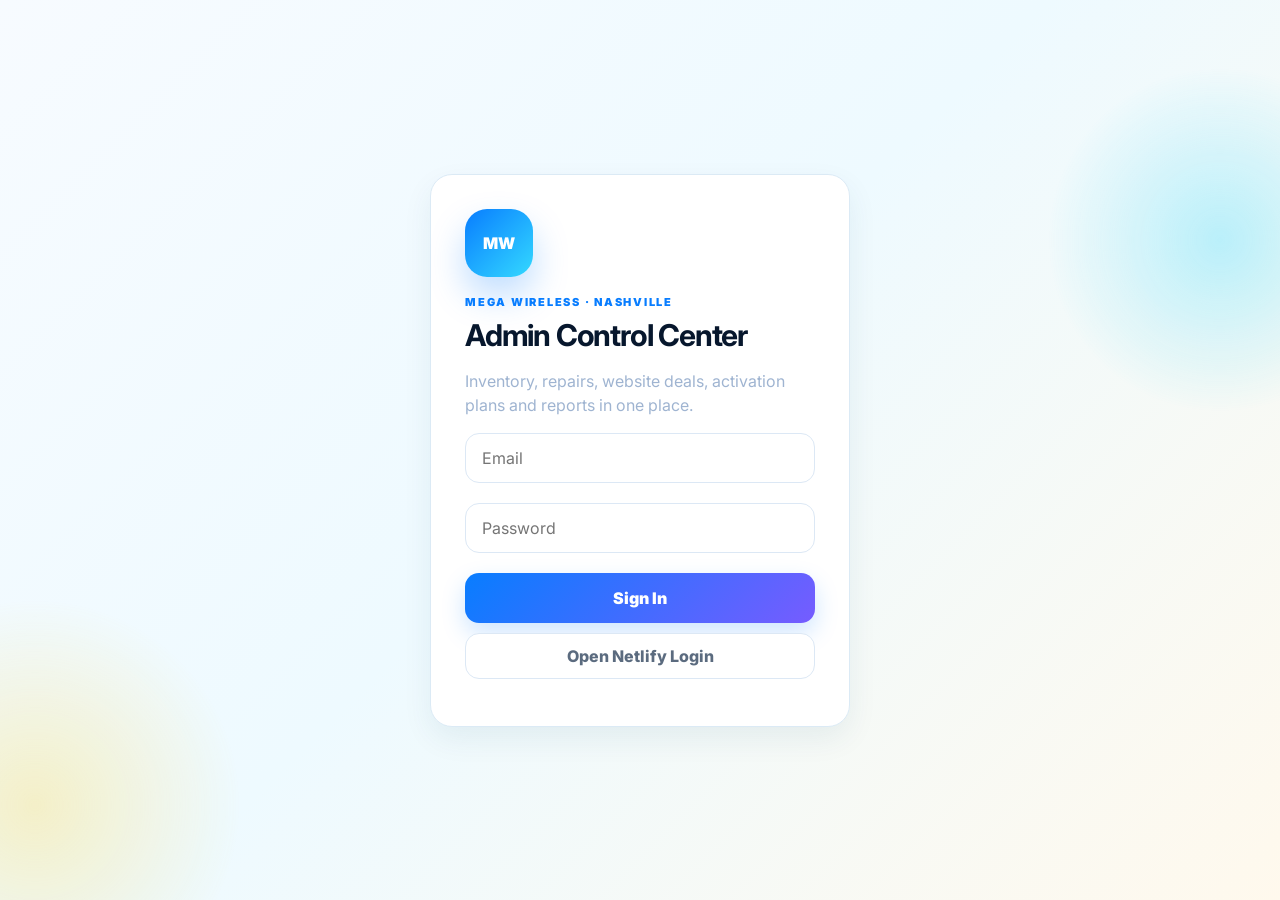
==== admin/index.html @ f9992979 "Add Repairs access to admin control center" ====
<!doctype html><html><head><meta charset="utf-8"><meta name="viewport" content="width=device-width,initial-scale=1"><meta name="theme-color" content="#07172d"><title>Mega Wireless Admin</title><link href="https://fonts.googleapis.com/css2?family=Inter:wght@400;600;700;800;900&display=swap" rel="stylesheet"><link rel="stylesheet" href="../assets/css/app.css"><script src="https://identity.netlify.com/v1/netlify-identity-widget.js"></script></head><body class="admin-body" onload="initAdmin()"><div class="admin-orb orb-a"></div><div class="admin-orb orb-b"></div><div id="login" class="hidden admin-login"><div class="white admin-login-card"><div class="admin-mark">MW</div><div class="admin-kicker">MEGA WIRELESS · NASHVILLE</div><h2>Admin Control Center</h2><p class="muted">Inventory, repairs, website deals, activation plans and reports in one place.</p><input id="adminEmail" class="inp" type="email" placeholder="Email" autocomplete="email"><br><br><input id="adminPass" class="inp" type="password" placeholder="Password" autocomplete="current-password" onkeydown="if(event.key==='Enter')adminLogin()"><br><br><button class="btn blue admin-login-btn" onclick="adminLogin()">Sign In</button><button class="admin-reset" onclick="netlifyIdentity.open('login')">Open Netlify Login</button><p id="loginErr" class="login-error"></p></div></div><div id="admin" class="hidden"><div class="appbar"><div class="admin-brand"><span class="admin-brand-logo">MW</span><div><b>MEGA WIRELESS</b><small>ADMIN CONTROL CENTER</small></div></div><div class="admin-actions"><span class="season-pill">SUMMER 2026</span><a class="pillbtn" href="../repair.html">Repairs</a><a class="pillbtn" href="../index.html">Open POS</a><button class="pillbtn" onclick="adminLogout()">Logout</button></div></div><div class="shell"><aside class="side"><div class="side-title">MANAGE</div><button data-tab="dashboard" onclick="routeAdmin('dashboard')"><span>◫</span> Dashboard</button><button data-tab="products" onclick="routeAdmin('products')"><span>▦</span> Inventory</button><button onclick="location.href='../repair.html'"><span>🛠</span> Repairs</button><button data-tab="deals" onclick="routeAdmin('deals')"><span>✦</span> Website Deals</button><button data-tab="plans" onclick="routeAdmin('plans')"><span>◉</span> Activation Plans</button><button data-tab="reports" onclick="routeAdmin('reports')"><span>↗</span> Reports</button><button data-tab="export" onclick="routeAdmin('export')"><span>⇄</span> Backup / Restore</button><div class="side-note"><b>Mega Wireless</b><small>4717 Nolensville Pike<br>Nashville, TN</small></div></aside><main class="main" id="main"></main></div></div><script src="../assets/js/app.js"></script><script>
function waitForIdentity(){return new Promise(resolve=>{if(!window.netlifyIdentity)return resolve();if(netlifyIdentity.currentUser())return resolve();let finished=false;const done=()=>{if(finished)return;finished=true;resolve()};netlifyIdentity.on('init',done);setTimeout(done,1500)})}
adminLogin=async function(){const err=document.getElementById('loginErr');err.textContent='';const email=document.getElementById('adminEmail').value.trim();const pass=document.getElementById('adminPass').value;if(!email||!pass){err.textContent='Enter email and password';return}if(!window.netlifyIdentity){err.textContent='Netlify Identity is not available';return}try{await netlifyIdentity.login(email,pass,true);sessionStorage.setItem('mw_admin','1');location.hash='dashboard';await initAdmin()}catch(e){console.error(e);err.textContent=e&&e.message?e.message:'Login failed'}};
initAdmin=async function(){await waitForIdentity();const user=window.netlifyIdentity&&netlifyIdentity.currentUser();if(!user){sessionStorage.removeItem('mw_admin');document.getElementById('login').classList.remove('hidden');document.getElementById('admin').classList.add('hidden');return}sessionStorage.setItem('mw_admin','1');document.getElementById('login').classList.add('hidden');document.getElementById('admin').classList.remove('hidden');window.db=await loadSeed();routeAdmin(location.hash?location.hash.slice(1):'dashboard')};
adminLogout=async function(){try{if(window.netlifyIdentity)await netlifyIdentity.logout()}finally{sessionStorage.removeItem('mw_admin');location.hash='';await initAdmin()}};
if(window.netlifyIdentity){netlifyIdentity.on('login',()=>{sessionStorage.setItem('mw_admin','1')});netlifyIdentity.on('logout',()=>{sessionStorage.removeItem('mw_admin')})}
window.addEventListener('hashchange',()=>{const tab=location.hash.slice(1);if(window.netlifyIdentity&&netlifyIdentity.currentUser()&&tab)routeAdmin(tab)});
</script></body></html>
---- assets/css/app.css ----
:root{--bg:#08111f;--panel:#101d31;--panel2:#14253f;--text:#f6f9ff;--muted:#9fb4d1;--blue:#19a7ff;--gold:#f5b942;--red:#ff3b4f;--green:#21d17c;--border:rgba(255,255,255,.12)}
*{box-sizing:border-box}body{margin:0;font-family:Inter,system-ui,Segoe UI,Arial,sans-serif;background:var(--bg);color:var(--text)}a{text-decoration:none;color:inherit}button,input,select,textarea{font:inherit}.wrap{max-width:1180px;margin:auto;padding:0 20px}.top{position:sticky;top:0;z-index:50;background:rgba(8,17,31,.82);backdrop-filter:blur(18px);border-bottom:1px solid var(--border)}.ticker{background:#050b15;color:#fff;border-bottom:1px solid rgba(245,185,66,.35);font-size:13px;white-space:nowrap;overflow:hidden}.ticker span{display:inline-block;padding:8px 0;animation:marquee 24s linear infinite}.ticker b{color:var(--gold);margin:0 22px}@keyframes marquee{from{transform:translateX(0)}to{transform:translateX(-50%)}}.nav{height:74px;display:flex;align-items:center;justify-content:space-between;gap:20px}.brand{display:flex;align-items:center;gap:12px;font-weight:900;letter-spacing:.08em}.logo{width:48px;height:48px;border-radius:14px;background:linear-gradient(135deg,var(--blue),#163cff);display:grid;place-items:center;font-size:26px;box-shadow:0 0 30px rgba(25,167,255,.45)}.brand small{display:block;color:var(--muted);font-size:10px;letter-spacing:.2em}.navlinks{display:flex;gap:18px;color:#d7e5fb;font-weight:700;font-size:14px}.navlinks a:hover{color:var(--gold)}.lang{display:flex;gap:6px}.lang button,.pillbtn{border:1px solid var(--border);background:rgba(255,255,255,.07);color:#fff;border-radius:999px;padding:8px 12px;cursor:pointer}.lang button.active,.pillbtn.primary{background:linear-gradient(135deg,var(--blue),#2662ff);border-color:transparent}.hero{position:relative;min-height:760px;display:grid;align-items:center;overflow:hidden;background:radial-gradient(circle at 70% 25%,rgba(25,167,255,.28),transparent 35%),radial-gradient(circle at 15% 75%,rgba(245,185,66,.18),transparent 35%),linear-gradient(145deg,#07101d,#0b1b31)}.hero:before{content:"";position:absolute;inset:0;background-image:linear-gradient(rgba(255,255,255,.035) 1px,transparent 1px),linear-gradient(90deg,rgba(255,255,255,.035) 1px,transparent 1px);background-size:48px 48px;mask-image:radial-gradient(circle,#000 35%,transparent 80%)}.hero .wrap{position:relative;display:grid;grid-template-columns:1.05fr .95fr;gap:34px;align-items:center}.eyebrow{color:#7dd6ff;font-weight:900;text-transform:uppercase;letter-spacing:.16em;font-size:13px}.h1{font-size:76px;line-height:.92;margin:14px 0;font-weight:1000;letter-spacing:-.07em}.h1 span{color:var(--blue);text-shadow:0 0 25px rgba(25,167,255,.6)}.lead{font-size:19px;color:#d5e5fb;max-width:600px;line-height:1.55}.cta{display:flex;flex-wrap:wrap;gap:12px;margin-top:28px}.btn{border:0;border-radius:14px;padding:15px 20px;font-weight:900;cursor:pointer;display:inline-flex;align-items:center;gap:10px}.btn.blue{background:linear-gradient(135deg,var(--blue),#245dff);color:#fff;box-shadow:0 12px 35px rgba(25,167,255,.25)}.btn.gold{background:linear-gradient(135deg,var(--gold),#ff7c24);color:#111}.btn.ghost{background:rgba(255,255,255,.06);border:1px solid var(--border);color:#fff}.badges{display:flex;flex-wrap:wrap;gap:12px;margin-top:25px;color:#dbe7f7;font-weight:800}.hero-card{position:relative;border:1px solid rgba(255,255,255,.16);background:linear-gradient(145deg,rgba(255,255,255,.10),rgba(255,255,255,.03));border-radius:34px;padding:24px;box-shadow:0 30px 90px rgba(0,0,0,.45);overflow:hidden}.owner{width:100%;border-radius:28px;display:block}.stamp{position:absolute;right:34px;top:34px;background:linear-gradient(135deg,var(--gold),#ff7c24);color:#08111f;font-weight:1000;border-radius:999px;width:100px;height:100px;display:grid;place-items:center;text-align:center;box-shadow:0 15px 35px rgba(245,185,66,.28)}.phonefx{position:absolute;left:-24px;bottom:18px;width:160px;transform:rotate(-10deg);filter:drop-shadow(0 18px 22px rgba(0,0,0,.45));animation:float 4s ease-in-out infinite}@keyframes float{50%{transform:rotate(-7deg) translateY(-16px)}}section{padding:82px 0}.section-title{text-align:center;margin-bottom:34px}.section-title b{color:var(--blue);letter-spacing:.14em;font-size:12px;text-transform:uppercase}.section-title h2{font-size:44px;margin:8px 0 0;letter-spacing:-.04em}.grid{display:grid;gap:18px}.services{grid-template-columns:repeat(4,1fr)}.card{background:linear-gradient(145deg,rgba(255,255,255,.08),rgba(255,255,255,.035));border:1px solid var(--border);border-radius:22px;padding:22px;box-shadow:0 18px 45px rgba(0,0,0,.22)}.card:hover{border-color:rgba(25,167,255,.5);transform:translateY(-2px)}.icon{font-size:34px;margin-bottom:10px}.muted{color:var(--muted);line-height:1.5}.deals{grid-template-columns:repeat(3,1fr)}.deal .price{font-size:36px;color:var(--gold);font-weight:1000}.deal .tag{display:inline-block;padding:6px 10px;border-radius:999px;background:rgba(25,167,255,.14);color:#9ee0ff;font-size:12px;font-weight:900}.plans{grid-template-columns:repeat(4,1fr)}.plan .price{font-size:38px;font-weight:1000}.gallery{grid-template-columns:1.2fr 1fr 1fr}.gallery img{width:100%;height:260px;object-fit:cover;border-radius:22px;border:1px solid var(--border)}.gallery img:first-child{grid-row:span 2;height:538px}.rewards{grid-template-columns:1fr 1fr}.hours{width:100%;border-collapse:collapse}.hours td{padding:12px;border-bottom:1px solid var(--border)}.hours td:last-child{text-align:right;color:var(--gold);font-weight:900}.float-actions{position:fixed;right:18px;bottom:18px;z-index:80;display:flex;flex-direction:column;gap:10px}.float-actions a{background:linear-gradient(135deg,var(--blue),#245dff);color:#fff;padding:13px 16px;border-radius:999px;font-weight:900;box-shadow:0 14px 35px rgba(0,0,0,.35)}footer{padding:40px 0;background:#050b15;border-top:1px solid var(--border);color:var(--muted)}[dir=rtl] .hours td:last-child{text-align:left}[dir=rtl] .hero .wrap{direction:rtl}.admin-body,.pos-body{background:#f4f7fb;color:#0d1726}.appbar{height:64px;background:#0b1728;color:#fff;display:flex;align-items:center;justify-content:space-between;padding:0 18px}.shell{display:grid;grid-template-columns:250px 1fr;min-height:calc(100vh - 64px)}.side{background:#0d1d33;color:#b9cbe2;padding:18px}.side button{display:block;width:100%;text-align:left;margin:6px 0;padding:12px;border:0;border-radius:12px;background:transparent;color:#dbe8f7;cursor:pointer;font-weight:800}.side button.on,.side button:hover{background:#163152;color:#fff}.main{padding:20px;overflow:auto}.white{background:#fff;border:1px solid #dfe7f1;border-radius:18px;padding:18px;box-shadow:0 8px 25px rgba(15,30,50,.05)}.formgrid{display:grid;grid-template-columns:repeat(4,1fr);gap:10px}.inp{width:100%;padding:12px;border:1px solid #dfe7f1;border-radius:12px;background:#fff}.table{width:100%;border-collapse:collapse;background:#fff}.table th,.table td{padding:12px;border-bottom:1px solid #edf2f7;text-align:left;font-size:14px}.table th{color:#64748b;background:#f8fafc}.kpis{display:grid;grid-template-columns:repeat(4,1fr);gap:14px;margin-bottom:16px}.kpi{background:#fff;border:1px solid #dfe7f1;border-radius:18px;padding:18px}.kpi b{display:block;font-size:28px}.posgrid{display:grid;grid-template-columns:1fr 360px;gap:16px}.productgrid{display:grid;grid-template-columns:repeat(auto-fill,minmax(155px,1fr));gap:10px}.prod{background:#fff;border:1px solid #dfe7f1;border-radius:15px;padding:12px;cursor:pointer}.prod b{display:block;min-height:40px}.cart{background:#fff;border-radius:18px;border:1px solid #dfe7f1;padding:16px}.hidden{display:none!important}@media(max-width:900px){.hero .wrap,.rewards,.posgrid,.shell{grid-template-columns:1fr}.h1{font-size:48px}.services,.deals,.plans,.gallery{grid-template-columns:1fr}.gallery img,.gallery img:first-child{height:260px}.navlinks{display:none}.formgrid,.kpis{grid-template-columns:1fr}.side{display:flex;overflow:auto}.side button{min-width:140px}}

/* SUMMER ADMIN REFRESH 2026 */
.admin-body{--summer-blue:#087dff;--summer-cyan:#34d9ff;--summer-coral:#ff6b6b;--summer-yellow:#ffd84a;--summer-ink:#07172d;background:linear-gradient(135deg,#f7fbff 0%,#eefaff 48%,#fff9ed 100%);min-height:100vh;position:relative;overflow-x:hidden}.admin-orb{position:fixed;border-radius:50%;filter:blur(2px);pointer-events:none;opacity:.3;z-index:0}.orb-a{width:360px;height:360px;right:-120px;top:60px;background:radial-gradient(circle,#34d9ff,transparent 68%)}.orb-b{width:430px;height:430px;left:-180px;bottom:-120px;background:radial-gradient(circle,#ffd84a,transparent 68%)}#admin,#login{position:relative;z-index:1}.admin-login{min-height:100vh;display:grid;place-items:center;padding:24px}.admin-login-card{width:420px;max-width:calc(100vw - 32px);padding:34px!important;border-radius:28px!important;border:1px solid rgba(8,125,255,.12)!important;box-shadow:0 28px 80px rgba(5,54,105,.16)!important}.admin-mark{width:68px;height:68px;border-radius:22px;display:grid;place-items:center;margin-bottom:18px;background:linear-gradient(135deg,var(--summer-blue),var(--summer-cyan));color:#fff;font-weight:900;box-shadow:0 18px 35px rgba(8,125,255,.25)}.admin-kicker{font-size:11px;font-weight:900;letter-spacing:.16em;color:var(--summer-blue);margin-bottom:8px}.admin-login-card h2{font-size:30px;margin:0 0 8px;color:var(--summer-ink);letter-spacing:-.04em}.admin-login-card .inp{padding:14px 16px;border-radius:14px;border:1.5px solid #dce8f5}.admin-login-card .inp:focus{outline:none;border-color:var(--summer-blue);box-shadow:0 0 0 4px rgba(8,125,255,.09)}.admin-login-btn{width:100%;justify-content:center;border-radius:14px!important;background:linear-gradient(135deg,var(--summer-blue),#765cff)!important}.admin-reset{width:100%;margin-top:10px;padding:12px;border-radius:14px;border:1px solid #dce8f5;background:#fff;color:#5b6b7f;font-weight:800;cursor:pointer}.login-error{color:#e53935;font-weight:700;font-size:13px}.appbar{height:78px;padding:0 24px;background:linear-gradient(105deg,#06162d,#0b2d59 55%,#075f8e);box-shadow:0 12px 32px rgba(4,29,59,.16)}.admin-brand{display:flex;align-items:center;gap:12px}.admin-brand-logo{width:44px;height:44px;border-radius:15px;display:grid;place-items:center;background:linear-gradient(135deg,var(--summer-yellow),#ff9f43);color:#172033;font-weight:900}.admin-brand b{font-size:16px;letter-spacing:.06em}.admin-brand small{display:block;font-size:9px;letter-spacing:.15em;color:#a9dfff;margin-top:3px}.admin-actions{display:flex;align-items:center;gap:8px}.season-pill{font-size:10px;font-weight:900;letter-spacing:.08em;padding:8px 11px;border-radius:999px;color:#162239;background:linear-gradient(135deg,var(--summer-yellow),#ffac4b)}.shell{grid-template-columns:260px 1fr;min-height:calc(100vh - 78px)}.side{padding:22px 16px;background:linear-gradient(180deg,#07182f,#0a2342);box-shadow:8px 0 25px rgba(9,36,69,.08);position:relative}.side-title{padding:4px 12px 10px;color:#6fa9d3;font-size:10px;font-weight:900;letter-spacing:.16em}.side button{display:flex;align-items:center;gap:10px;margin:5px 0;padding:13px 14px;border-radius:14px;color:#cfe6f7;transition:.2s}.side button span{width:22px;text-align:center;color:#58dfff}.side button.on,.side button:hover{background:linear-gradient(135deg,rgba(8,125,255,.3),rgba(52,217,255,.16));box-shadow:inset 0 0 0 1px rgba(91,218,255,.18);transform:translateX(2px)}.side-note{position:absolute;left:18px;right:18px;bottom:20px;padding:15px;border-radius:17px;background:linear-gradient(135deg,rgba(255,216,74,.15),rgba(52,217,255,.1));border:1px solid rgba(255,255,255,.08);color:#fff}.side-note small{display:block;color:#a8c6df;line-height:1.5;margin-top:5px}.main{padding:26px;background:linear-gradient(135deg,rgba(244,251,255,.94),rgba(255,250,239,.93))}.white,.kpi,.cart,.prod,.table{border-color:#dbeaf5!important;box-shadow:0 12px 30px rgba(21,64,100,.07)!important}.white,.kpi,.cart{border-radius:22px!important}.kpi{position:relative;overflow:hidden}.kpi:before{content:"";position:absolute;inset:0 auto 0 0;width:5px;background:linear-gradient(var(--summer-blue),var(--summer-cyan))}.kpi:nth-child(2):before{background:linear-gradient(var(--summer-coral),#ff9f69)}.kpi:nth-child(3):before{background:linear-gradient(#7b61ff,#b66dff)}.kpi:nth-child(4):before{background:linear-gradient(#12c77c,var(--summer-cyan))}.kpi b{color:#09213d}.table{border-radius:18px;overflow:hidden}.table th{background:#f0f8ff;color:#50708c}.table tr:hover td{background:#fbfdff}.btn.blue{background:linear-gradient(135deg,var(--summer-blue),#665bff);box-shadow:0 10px 24px rgba(8,125,255,.2)}.pillbtn{border-color:rgba(255,255,255,.18);background:rgba(255,255,255,.1)}@media(max-width:900px){.appbar{height:auto;min-height:78px;padding:12px 14px;gap:12px;flex-wrap:wrap}.admin-actions{width:100%;overflow:auto}.season-pill{display:none}.shell{grid-template-columns:1fr}.side{display:flex;overflow:auto;padding:10px}.side-title,.side-note{display:none}.side button{min-width:150px}.main{padding:14px}}
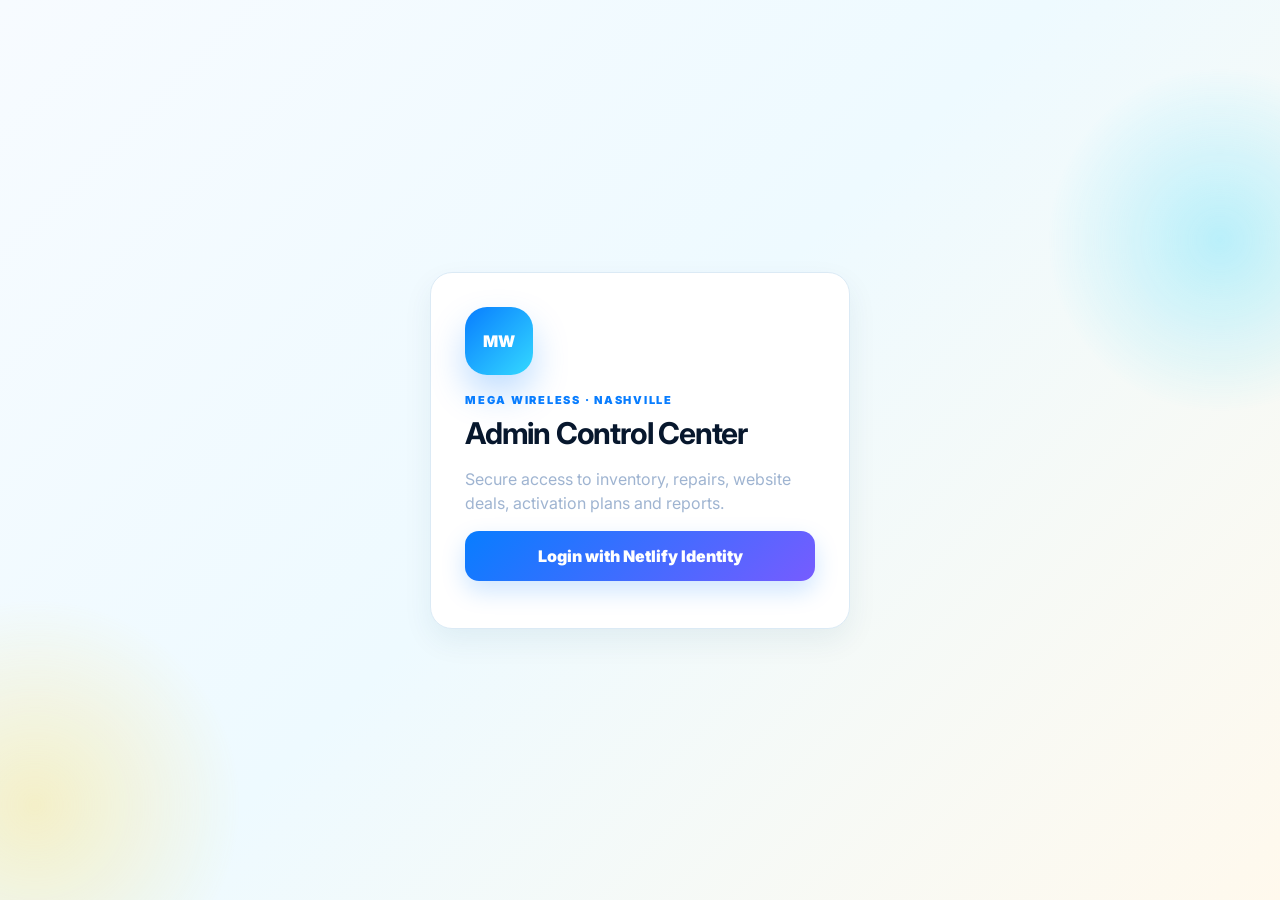
==== commit 417c630d: "Fix blank Admin POS login and make Identity boot resilient" ====
--- a/admin/index.html
+++ b/admin/index.html
@@ -1,8 +1,115 @@
-<!doctype html><html><head><meta charset="utf-8"><meta name="viewport" content="width=device-width,initial-scale=1"><meta name="theme-color" content="#07172d"><title>Mega Wireless Admin</title><link href="https://fonts.googleapis.com/css2?family=Inter:wght@400;600;700;800;900&display=swap" rel="stylesheet"><link rel="stylesheet" href="../assets/css/app.css"><script src="https://identity.netlify.com/v1/netlify-identity-widget.js"></script></head><body class="admin-body" onload="initAdmin()"><div class="admin-orb orb-a"></div><div class="admin-orb orb-b"></div><div id="login" class="hidden admin-login"><div class="white admin-login-card"><div class="admin-mark">MW</div><div class="admin-kicker">MEGA WIRELESS · NASHVILLE</div><h2>Admin Control Center</h2><p class="muted">Inventory, repairs, website deals, activation plans and reports in one place.</p><input id="adminEmail" class="inp" type="email" placeholder="Email" autocomplete="email"><br><br><input id="adminPass" class="inp" type="password" placeholder="Password" autocomplete="current-password" onkeydown="if(event.key==='Enter')adminLogin()"><br><br><button class="btn blue admin-login-btn" onclick="adminLogin()">Sign In</button><button class="admin-reset" onclick="netlifyIdentity.open('login')">Open Netlify Login</button><p id="loginErr" class="login-error"></p></div></div><div id="admin" class="hidden"><div class="appbar"><div class="admin-brand"><span class="admin-brand-logo">MW</span><div><b>MEGA WIRELESS</b><small>ADMIN CONTROL CENTER</small></div></div><div class="admin-actions"><span class="season-pill">SUMMER 2026</span><a class="pillbtn" href="../repair.html">Repairs</a><a class="pillbtn" href="../index.html">Open POS</a><button class="pillbtn" onclick="adminLogout()">Logout</button></div></div><div class="shell"><aside class="side"><div class="side-title">MANAGE</div><button data-tab="dashboard" onclick="routeAdmin('dashboard')"><span>◫</span> Dashboard</button><button data-tab="products" onclick="routeAdmin('products')"><span>▦</span> Inventory</button><button onclick="location.href='../repair.html'"><span>🛠</span> Repairs</button><button data-tab="deals" onclick="routeAdmin('deals')"><span>✦</span> Website Deals</button><button data-tab="plans" onclick="routeAdmin('plans')"><span>◉</span> Activation Plans</button><button data-tab="reports" onclick="routeAdmin('reports')"><span>↗</span> Reports</button><button data-tab="export" onclick="routeAdmin('export')"><span>⇄</span> Backup / Restore</button><div class="side-note"><b>Mega Wireless</b><small>4717 Nolensville Pike<br>Nashville, TN</small></div></aside><main class="main" id="main"></main></div></div><script src="../assets/js/app.js"></script><script>
-function waitForIdentity(){return new Promise(resolve=>{if(!window.netlifyIdentity)return resolve();if(netlifyIdentity.currentUser())return resolve();let finished=false;const done=()=>{if(finished)return;finished=true;resolve()};netlifyIdentity.on('init',done);setTimeout(done,1500)})}
-adminLogin=async function(){const err=document.getElementById('loginErr');err.textContent='';const email=document.getElementById('adminEmail').value.trim();const pass=document.getElementById('adminPass').value;if(!email||!pass){err.textContent='Enter email and password';return}if(!window.netlifyIdentity){err.textContent='Netlify Identity is not available';return}try{await netlifyIdentity.login(email,pass,true);sessionStorage.setItem('mw_admin','1');location.hash='dashboard';await initAdmin()}catch(e){console.error(e);err.textContent=e&&e.message?e.message:'Login failed'}};
-initAdmin=async function(){await waitForIdentity();const user=window.netlifyIdentity&&netlifyIdentity.currentUser();if(!user){sessionStorage.removeItem('mw_admin');document.getElementById('login').classList.remove('hidden');document.getElementById('admin').classList.add('hidden');return}sessionStorage.setItem('mw_admin','1');document.getElementById('login').classList.add('hidden');document.getElementById('admin').classList.remove('hidden');window.db=await loadSeed();routeAdmin(location.hash?location.hash.slice(1):'dashboard')};
-adminLogout=async function(){try{if(window.netlifyIdentity)await netlifyIdentity.logout()}finally{sessionStorage.removeItem('mw_admin');location.hash='';await initAdmin()}};
-if(window.netlifyIdentity){netlifyIdentity.on('login',()=>{sessionStorage.setItem('mw_admin','1')});netlifyIdentity.on('logout',()=>{sessionStorage.removeItem('mw_admin')})}
-window.addEventListener('hashchange',()=>{const tab=location.hash.slice(1);if(window.netlifyIdentity&&netlifyIdentity.currentUser()&&tab)routeAdmin(tab)});
-</script></body></html>+<!doctype html>
+<html>
+<head>
+  <meta charset="utf-8">
+  <meta name="viewport" content="width=device-width,initial-scale=1">
+  <meta name="theme-color" content="#07172d">
+  <meta name="robots" content="noindex,nofollow">
+  <title>Mega Wireless Admin</title>
+  <link href="https://fonts.googleapis.com/css2?family=Inter:wght@400;600;700;800;900&display=swap" rel="stylesheet">
+  <link rel="stylesheet" href="../assets/css/app.css">
+  <script src="https://identity.netlify.com/v1/netlify-identity-widget.js"></script>
+</head>
+<body class="admin-body">
+  <div class="admin-orb orb-a"></div>
+  <div class="admin-orb orb-b"></div>
+
+  <div id="login" class="admin-login">
+    <div class="white admin-login-card">
+      <div class="admin-mark">MW</div>
+      <div class="admin-kicker">MEGA WIRELESS · NASHVILLE</div>
+      <h2>Admin Control Center</h2>
+      <p class="muted">Secure access to inventory, repairs, website deals, activation plans and reports.</p>
+      <button class="btn blue admin-login-btn" onclick="openAdminLogin()">Login with Netlify Identity</button>
+      <p id="loginErr" class="login-error"></p>
+    </div>
+  </div>
+
+  <div id="admin" class="hidden">
+    <div class="appbar">
+      <div class="admin-brand">
+        <span class="admin-brand-logo">MW</span>
+        <div><b>MEGA WIRELESS</b><small>ADMIN CONTROL CENTER</small></div>
+      </div>
+      <div class="admin-actions">
+        <span class="season-pill">SUMMER 2026</span>
+        <a class="pillbtn" href="../repair.html">Repairs</a>
+        <a class="pillbtn" href="../index.html">Open POS</a>
+        <button class="pillbtn" onclick="adminLogout()">Logout</button>
+      </div>
+    </div>
+    <div class="shell">
+      <aside class="side">
+        <div class="side-title">MANAGE</div>
+        <button data-tab="dashboard" onclick="routeAdmin('dashboard')"><span>◫</span> Dashboard</button>
+        <button data-tab="products" onclick="routeAdmin('products')"><span>▦</span> Inventory</button>
+        <button onclick="location.href='../repair.html'"><span>🛠</span> Repairs</button>
+        <button data-tab="deals" onclick="routeAdmin('deals')"><span>✦</span> Website Deals</button>
+        <button data-tab="plans" onclick="routeAdmin('plans')"><span>◉</span> Activation Plans</button>
+        <button data-tab="reports" onclick="routeAdmin('reports')"><span>↗</span> Reports</button>
+        <button data-tab="export" onclick="routeAdmin('export')"><span>⇄</span> Backup / Restore</button>
+        <div class="side-note"><b>Mega Wireless</b><small>4717 Nolensville Pike<br>Nashville, TN</small></div>
+      </aside>
+      <main class="main" id="main"></main>
+    </div>
+  </div>
+
+  <script src="../assets/js/app.js"></script>
+  <script>
+    function showLogin(message=''){
+      document.getElementById('login').classList.remove('hidden');
+      document.getElementById('admin').classList.add('hidden');
+      document.getElementById('loginErr').textContent=message;
+    }
+
+    function openAdminLogin(){
+      if(!window.netlifyIdentity){
+        showLogin('Netlify Identity is not available.');
+        return;
+      }
+      netlifyIdentity.open('login');
+    }
+
+    async function bootAdmin(){
+      showLogin();
+      try{
+        if(!window.netlifyIdentity) return;
+        const user=netlifyIdentity.currentUser();
+        if(!user) return;
+
+        document.getElementById('login').classList.add('hidden');
+        document.getElementById('admin').classList.remove('hidden');
+        window.db=await loadSeed();
+        routeAdmin(location.hash ? location.hash.slice(1) : 'dashboard');
+      }catch(e){
+        console.error(e);
+        showLogin(e && e.message ? e.message : 'Admin failed to load');
+      }
+    }
+
+    async function adminLogout(){
+      try{
+        if(window.netlifyIdentity) await netlifyIdentity.logout();
+      }finally{
+        sessionStorage.removeItem('mw_admin');
+        showLogin();
+      }
+    }
+
+    if(window.netlifyIdentity){
+      netlifyIdentity.on('init',()=>bootAdmin());
+      netlifyIdentity.on('login',()=>{
+        netlifyIdentity.close();
+        location.reload();
+      });
+      netlifyIdentity.on('logout',()=>showLogin());
+    }
+
+    window.addEventListener('load',()=>setTimeout(bootAdmin,300));
+    window.addEventListener('hashchange',()=>{
+      const tab=location.hash.slice(1);
+      if(window.netlifyIdentity && netlifyIdentity.currentUser() && tab) routeAdmin(tab);
+    });
+  </script>
+</body>
+</html>
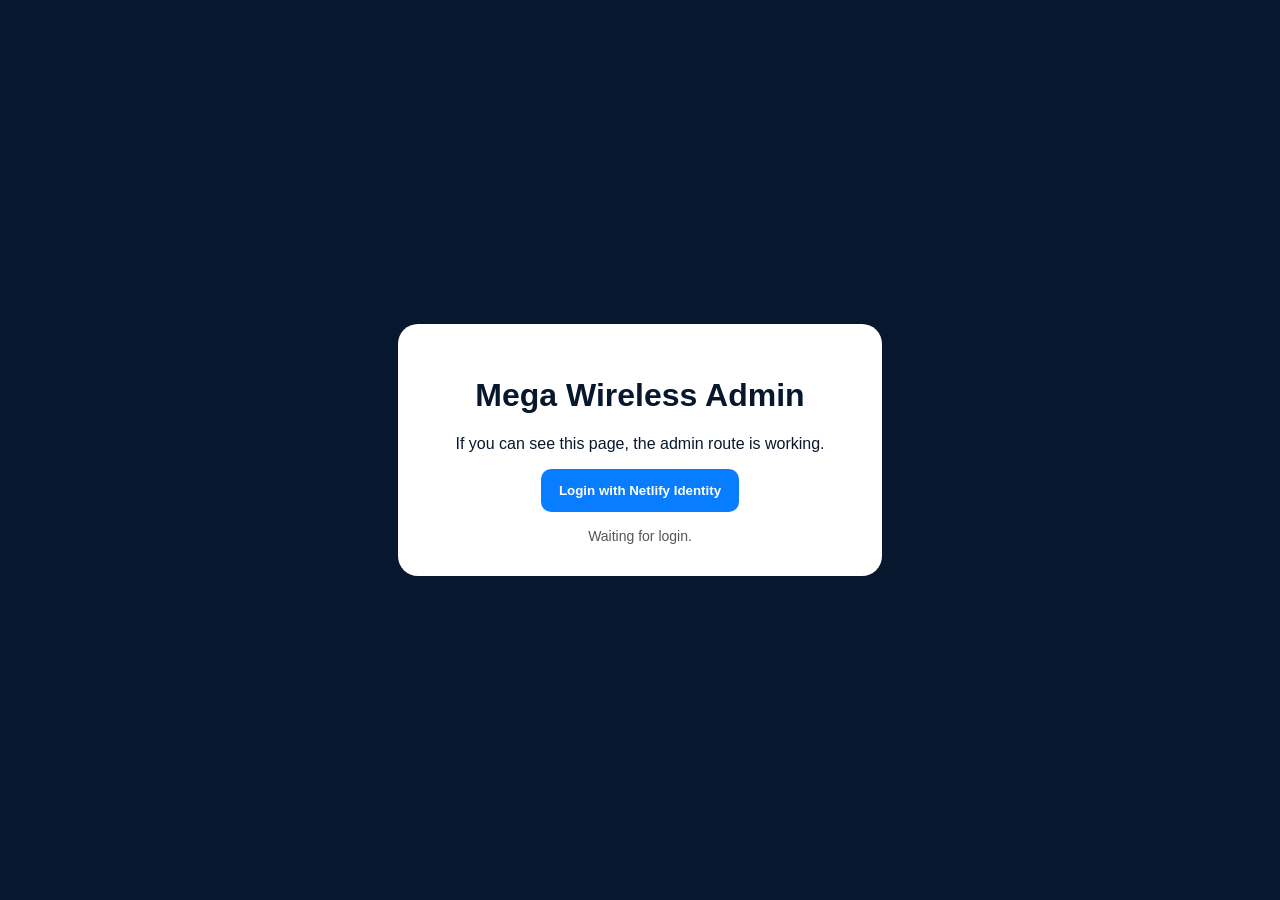
==== commit 86557094: "Replace admin index with minimal diagnostic login page" ====
--- a/admin/index.html
+++ b/admin/index.html
@@ -1,115 +1,34 @@
 <!doctype html>
-<html>
+<html lang="en">
 <head>
-  <meta charset="utf-8">
-  <meta name="viewport" content="width=device-width,initial-scale=1">
-  <meta name="theme-color" content="#07172d">
-  <meta name="robots" content="noindex,nofollow">
-  <title>Mega Wireless Admin</title>
-  <link href="https://fonts.googleapis.com/css2?family=Inter:wght@400;600;700;800;900&display=swap" rel="stylesheet">
-  <link rel="stylesheet" href="../assets/css/app.css">
-  <script src="https://identity.netlify.com/v1/netlify-identity-widget.js"></script>
+<meta charset="utf-8">
+<meta name="viewport" content="width=device-width,initial-scale=1">
+<meta name="robots" content="noindex,nofollow">
+<title>Mega Wireless Admin Test</title>
+<style>
+body{margin:0;font-family:Arial,sans-serif;background:#07172d;color:#fff;min-height:100vh;display:grid;place-items:center}
+.box{width:min(420px,88vw);background:#fff;color:#07172d;padding:32px;border-radius:20px;text-align:center}
+button{padding:14px 18px;border:0;border-radius:10px;background:#087dff;color:#fff;font-weight:700;cursor:pointer}
+#status{margin-top:16px;font-size:14px;color:#555}
+</style>
+<script src="https://identity.netlify.com/v1/netlify-identity-widget.js"></script>
 </head>
-<body class="admin-body">
-  <div class="admin-orb orb-a"></div>
-  <div class="admin-orb orb-b"></div>
-
-  <div id="login" class="admin-login">
-    <div class="white admin-login-card">
-      <div class="admin-mark">MW</div>
-      <div class="admin-kicker">MEGA WIRELESS · NASHVILLE</div>
-      <h2>Admin Control Center</h2>
-      <p class="muted">Secure access to inventory, repairs, website deals, activation plans and reports.</p>
-      <button class="btn blue admin-login-btn" onclick="openAdminLogin()">Login with Netlify Identity</button>
-      <p id="loginErr" class="login-error"></p>
-    </div>
-  </div>
-
-  <div id="admin" class="hidden">
-    <div class="appbar">
-      <div class="admin-brand">
-        <span class="admin-brand-logo">MW</span>
-        <div><b>MEGA WIRELESS</b><small>ADMIN CONTROL CENTER</small></div>
-      </div>
-      <div class="admin-actions">
-        <span class="season-pill">SUMMER 2026</span>
-        <a class="pillbtn" href="../repair.html">Repairs</a>
-        <a class="pillbtn" href="../index.html">Open POS</a>
-        <button class="pillbtn" onclick="adminLogout()">Logout</button>
-      </div>
-    </div>
-    <div class="shell">
-      <aside class="side">
-        <div class="side-title">MANAGE</div>
-        <button data-tab="dashboard" onclick="routeAdmin('dashboard')"><span>◫</span> Dashboard</button>
-        <button data-tab="products" onclick="routeAdmin('products')"><span>▦</span> Inventory</button>
-        <button onclick="location.href='../repair.html'"><span>🛠</span> Repairs</button>
-        <button data-tab="deals" onclick="routeAdmin('deals')"><span>✦</span> Website Deals</button>
-        <button data-tab="plans" onclick="routeAdmin('plans')"><span>◉</span> Activation Plans</button>
-        <button data-tab="reports" onclick="routeAdmin('reports')"><span>↗</span> Reports</button>
-        <button data-tab="export" onclick="routeAdmin('export')"><span>⇄</span> Backup / Restore</button>
-        <div class="side-note"><b>Mega Wireless</b><small>4717 Nolensville Pike<br>Nashville, TN</small></div>
-      </aside>
-      <main class="main" id="main"></main>
-    </div>
-  </div>
-
-  <script src="../assets/js/app.js"></script>
-  <script>
-    function showLogin(message=''){
-      document.getElementById('login').classList.remove('hidden');
-      document.getElementById('admin').classList.add('hidden');
-      document.getElementById('loginErr').textContent=message;
-    }
-
-    function openAdminLogin(){
-      if(!window.netlifyIdentity){
-        showLogin('Netlify Identity is not available.');
-        return;
-      }
-      netlifyIdentity.open('login');
-    }
-
-    async function bootAdmin(){
-      showLogin();
-      try{
-        if(!window.netlifyIdentity) return;
-        const user=netlifyIdentity.currentUser();
-        if(!user) return;
-
-        document.getElementById('login').classList.add('hidden');
-        document.getElementById('admin').classList.remove('hidden');
-        window.db=await loadSeed();
-        routeAdmin(location.hash ? location.hash.slice(1) : 'dashboard');
-      }catch(e){
-        console.error(e);
-        showLogin(e && e.message ? e.message : 'Admin failed to load');
-      }
-    }
-
-    async function adminLogout(){
-      try{
-        if(window.netlifyIdentity) await netlifyIdentity.logout();
-      }finally{
-        sessionStorage.removeItem('mw_admin');
-        showLogin();
-      }
-    }
-
-    if(window.netlifyIdentity){
-      netlifyIdentity.on('init',()=>bootAdmin());
-      netlifyIdentity.on('login',()=>{
-        netlifyIdentity.close();
-        location.reload();
-      });
-      netlifyIdentity.on('logout',()=>showLogin());
-    }
-
-    window.addEventListener('load',()=>setTimeout(bootAdmin,300));
-    window.addEventListener('hashchange',()=>{
-      const tab=location.hash.slice(1);
-      if(window.netlifyIdentity && netlifyIdentity.currentUser() && tab) routeAdmin(tab);
-    });
-  </script>
+<body>
+<div class="box">
+<h1>Mega Wireless Admin</h1>
+<p>If you can see this page, the admin route is working.</p>
+<button onclick="login()">Login with Netlify Identity</button>
+<div id="status">Waiting for login.</div>
+</div>
+<script>
+function login(){
+  if(!window.netlifyIdentity){document.getElementById('status').textContent='Netlify Identity failed to load';return;}
+  netlifyIdentity.open('login');
+}
+if(window.netlifyIdentity){
+  netlifyIdentity.on('init',function(user){document.getElementById('status').textContent=user?'Logged in: '+user.email:'Not logged in';});
+  netlifyIdentity.on('login',function(user){netlifyIdentity.close();document.getElementById('status').textContent='Logged in: '+user.email;});
+}
+</script>
 </body>
 </html>
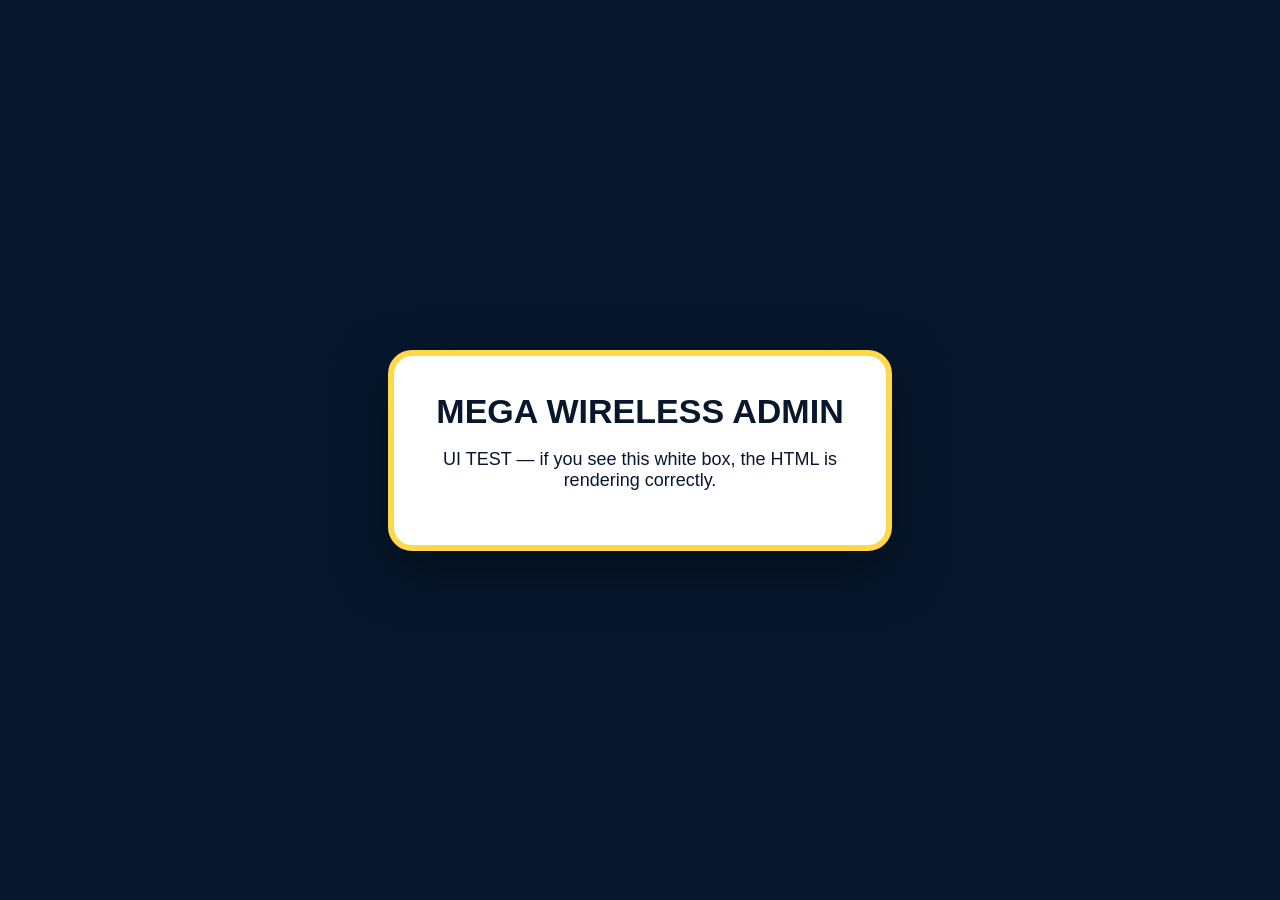
==== commit 1597342b: "Isolate admin UI rendering test" ====
--- a/admin/index.html
+++ b/admin/index.html
@@ -4,31 +4,19 @@
 <meta charset="utf-8">
 <meta name="viewport" content="width=device-width,initial-scale=1">
 <meta name="robots" content="noindex,nofollow">
-<title>Mega Wireless Admin Test</title>
+<title>Mega Wireless Admin UI Test</title>
 <style>
-body{margin:0;font-family:Arial,sans-serif;background:#07172d;color:#fff;min-height:100vh;display:grid;place-items:center}
-.box{width:min(420px,88vw);background:#fff;color:#07172d;padding:32px;border-radius:20px;text-align:center}
-button{padding:14px 18px;border:0;border-radius:10px;background:#087dff;color:#fff;font-weight:700;cursor:pointer}
-#status{margin-top:16px;font-size:14px;color:#555}
+html,body{margin:0;min-height:100%;}
+body{min-height:100vh;background:#07172d;font-family:Arial,sans-serif;display:flex;align-items:center;justify-content:center;padding:20px;box-sizing:border-box;}
+#testbox{display:block!important;visibility:visible!important;opacity:1!important;background:#ffffff!important;color:#07172d!important;width:420px;max-width:90vw;padding:36px;border:6px solid #ffd84a;border-radius:24px;text-align:center;box-shadow:0 20px 60px rgba(0,0,0,.45);}
+h1{margin:0 0 12px;font-size:34px;color:#07172d!important;}
+p{font-size:18px;color:#07172d!important;}
 </style>
-<script src="https://identity.netlify.com/v1/netlify-identity-widget.js"></script>
 </head>
 <body>
-<div class="box">
-<h1>Mega Wireless Admin</h1>
-<p>If you can see this page, the admin route is working.</p>
-<button onclick="login()">Login with Netlify Identity</button>
-<div id="status">Waiting for login.</div>
+<div id="testbox">
+<h1>MEGA WIRELESS ADMIN</h1>
+<p>UI TEST — if you see this white box, the HTML is rendering correctly.</p>
 </div>
-<script>
-function login(){
-  if(!window.netlifyIdentity){document.getElementById('status').textContent='Netlify Identity failed to load';return;}
-  netlifyIdentity.open('login');
-}
-if(window.netlifyIdentity){
-  netlifyIdentity.on('init',function(user){document.getElementById('status').textContent=user?'Logged in: '+user.email:'Not logged in';});
-  netlifyIdentity.on('login',function(user){netlifyIdentity.close();document.getElementById('status').textContent='Logged in: '+user.email;});
-}
-</script>
 </body>
 </html>
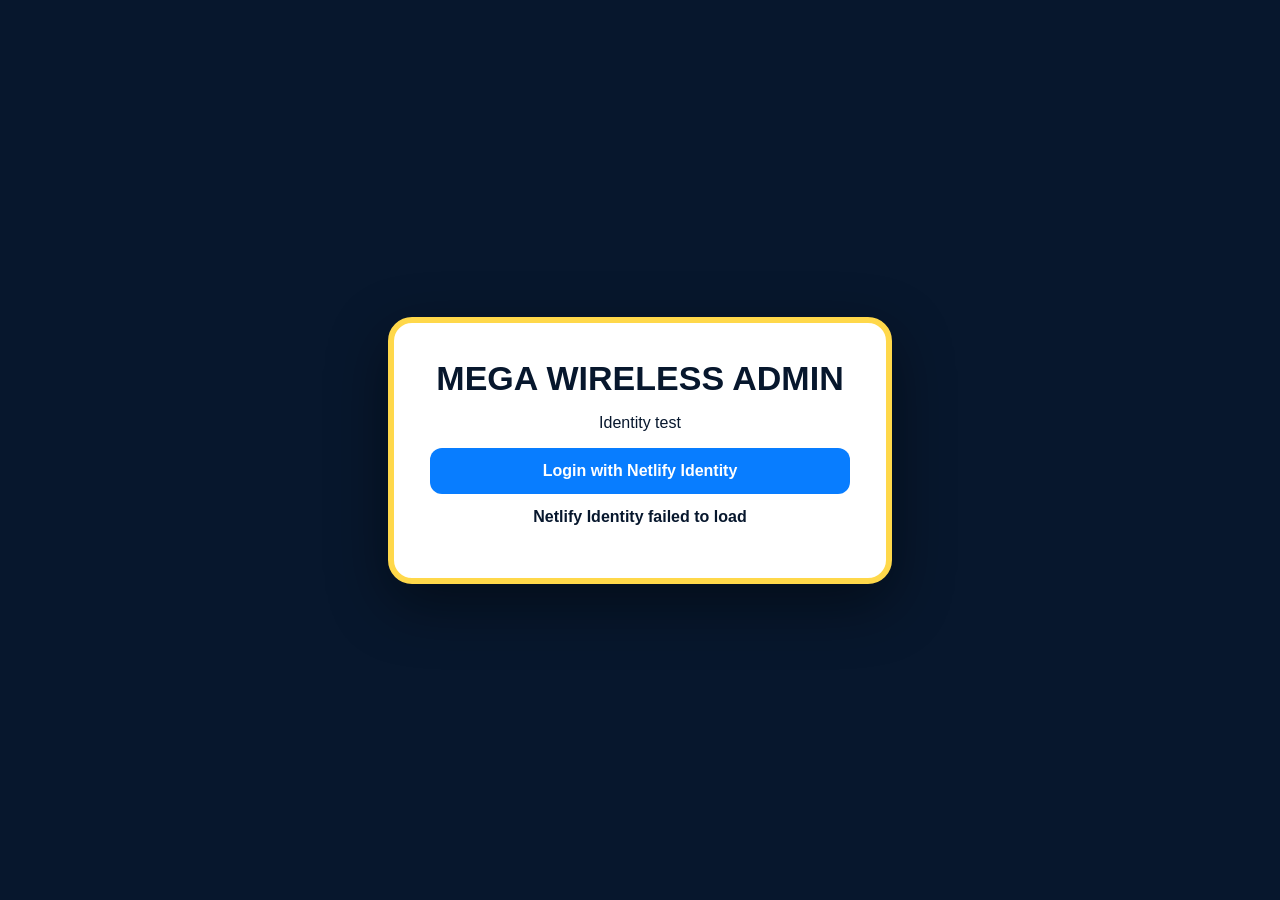
==== commit b6a30002: "Test Netlify Identity on minimal admin page" ====
--- a/admin/index.html
+++ b/admin/index.html
@@ -4,19 +4,37 @@
 <meta charset="utf-8">
 <meta name="viewport" content="width=device-width,initial-scale=1">
 <meta name="robots" content="noindex,nofollow">
-<title>Mega Wireless Admin UI Test</title>
+<title>Mega Wireless Admin Identity Test</title>
 <style>
 html,body{margin:0;min-height:100%;}
 body{min-height:100vh;background:#07172d;font-family:Arial,sans-serif;display:flex;align-items:center;justify-content:center;padding:20px;box-sizing:border-box;}
-#testbox{display:block!important;visibility:visible!important;opacity:1!important;background:#ffffff!important;color:#07172d!important;width:420px;max-width:90vw;padding:36px;border:6px solid #ffd84a;border-radius:24px;text-align:center;box-shadow:0 20px 60px rgba(0,0,0,.45);}
+#testbox{display:block!important;visibility:visible!important;opacity:1!important;background:#fff!important;color:#07172d!important;width:420px;max-width:90vw;padding:36px;border:6px solid #ffd84a;border-radius:24px;text-align:center;box-shadow:0 20px 60px rgba(0,0,0,.45);}
 h1{margin:0 0 12px;font-size:34px;color:#07172d!important;}
-p{font-size:18px;color:#07172d!important;}
+p{font-size:16px;color:#07172d!important;}
+button{padding:14px 18px;border:0;border-radius:12px;background:#087dff;color:#fff;font-size:16px;font-weight:700;cursor:pointer;width:100%;}
+#status{margin-top:14px;font-weight:700;}
 </style>
 </head>
 <body>
 <div id="testbox">
 <h1>MEGA WIRELESS ADMIN</h1>
-<p>UI TEST — if you see this white box, the HTML is rendering correctly.</p>
+<p>Identity test</p>
+<button id="loginBtn" type="button">Login with Netlify Identity</button>
+<p id="status">Loading Identity...</p>
 </div>
+<script src="https://identity.netlify.com/v1/netlify-identity-widget.js"></script>
+<script>
+(function(){
+  var status=document.getElementById('status');
+  var btn=document.getElementById('loginBtn');
+  function setStatus(t){status.textContent=t;}
+  if(!window.netlifyIdentity){setStatus('Netlify Identity failed to load');return;}
+  setStatus(netlifyIdentity.currentUser()?'Already logged in':'Identity loaded');
+  btn.onclick=function(){netlifyIdentity.open('login');};
+  netlifyIdentity.on('init',function(user){setStatus(user?'Logged in: '+user.email:'Identity ready — not logged in');});
+  netlifyIdentity.on('login',function(user){netlifyIdentity.close();setStatus('Logged in: '+user.email);});
+  netlifyIdentity.on('logout',function(){setStatus('Logged out');});
+})();
+</script>
 </body>
 </html>
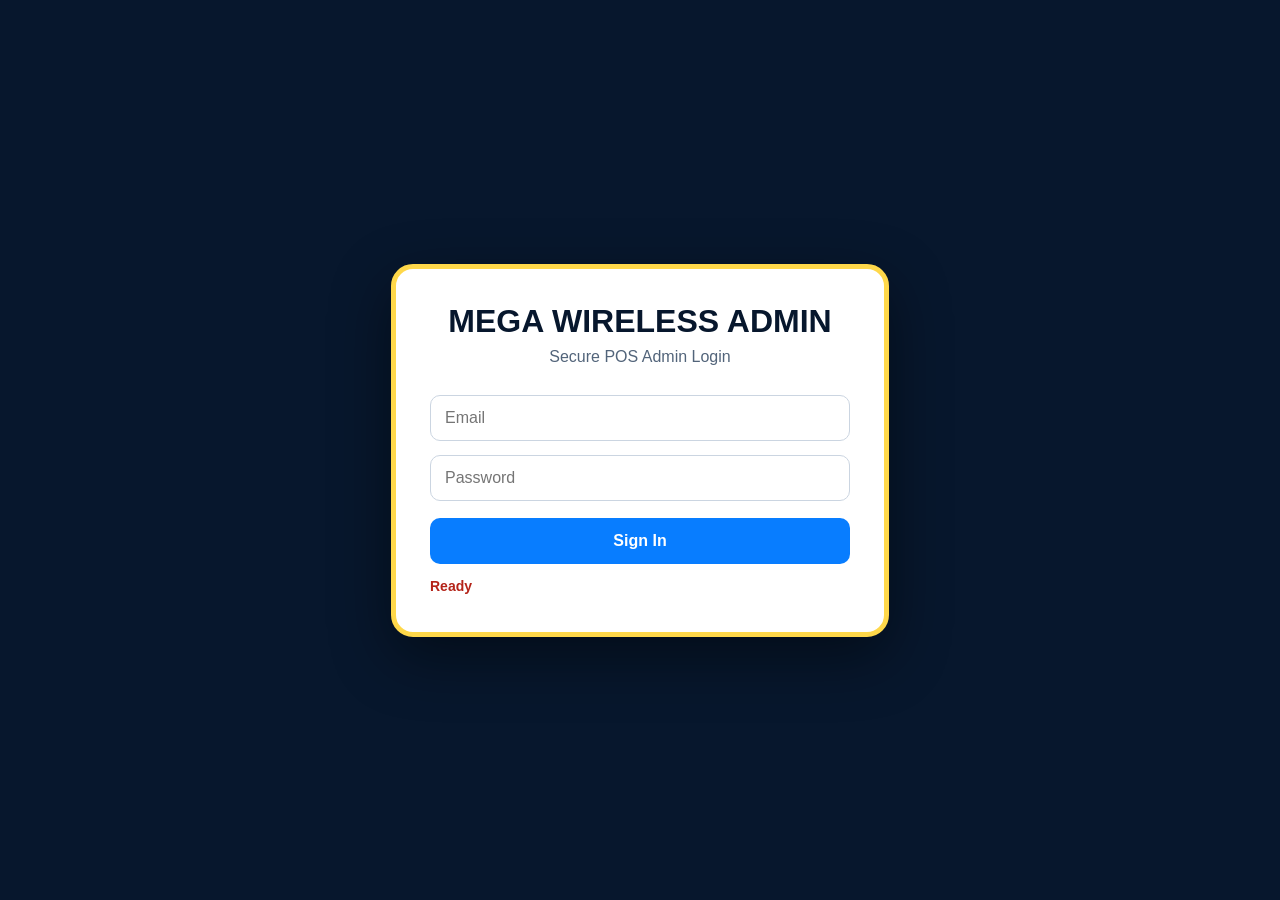
==== commit ba66ec80: "Replace Identity widget with direct admin login test" ====
--- a/admin/index.html
+++ b/admin/index.html
@@ -4,37 +4,47 @@
 <meta charset="utf-8">
 <meta name="viewport" content="width=device-width,initial-scale=1">
 <meta name="robots" content="noindex,nofollow">
-<title>Mega Wireless Admin Identity Test</title>
+<title>Mega Wireless Admin Login Test</title>
 <style>
-html,body{margin:0;min-height:100%;}
-body{min-height:100vh;background:#07172d;font-family:Arial,sans-serif;display:flex;align-items:center;justify-content:center;padding:20px;box-sizing:border-box;}
-#testbox{display:block!important;visibility:visible!important;opacity:1!important;background:#fff!important;color:#07172d!important;width:420px;max-width:90vw;padding:36px;border:6px solid #ffd84a;border-radius:24px;text-align:center;box-shadow:0 20px 60px rgba(0,0,0,.45);}
-h1{margin:0 0 12px;font-size:34px;color:#07172d!important;}
-p{font-size:16px;color:#07172d!important;}
-button{padding:14px 18px;border:0;border-radius:12px;background:#087dff;color:#fff;font-size:16px;font-weight:700;cursor:pointer;width:100%;}
-#status{margin-top:14px;font-weight:700;}
+html,body{margin:0;min-height:100%}
+body{min-height:100vh;background:#07172d;font-family:Arial,sans-serif;display:flex;align-items:center;justify-content:center;padding:20px;box-sizing:border-box}
+.box{background:#fff;color:#07172d;width:420px;max-width:90vw;padding:34px;border:5px solid #ffd84a;border-radius:22px;box-shadow:0 20px 60px rgba(0,0,0,.45)}
+h1{margin:0 0 8px;text-align:center}.sub{text-align:center;color:#52647a;margin-bottom:22px}
+input{width:100%;box-sizing:border-box;padding:13px 14px;margin:7px 0;border:1px solid #cbd5e1;border-radius:10px;font-size:16px}
+button{width:100%;padding:14px;margin-top:10px;border:0;border-radius:10px;background:#087dff;color:#fff;font-size:16px;font-weight:700;cursor:pointer}
+#status{margin-top:14px;min-height:20px;font-weight:700;font-size:14px;color:#b42318}
 </style>
 </head>
 <body>
-<div id="testbox">
-<h1>MEGA WIRELESS ADMIN</h1>
-<p>Identity test</p>
-<button id="loginBtn" type="button">Login with Netlify Identity</button>
-<p id="status">Loading Identity...</p>
+<div class="box">
+  <h1>MEGA WIRELESS ADMIN</h1>
+  <div class="sub">Secure POS Admin Login</div>
+  <input id="email" type="email" placeholder="Email" autocomplete="email">
+  <input id="password" type="password" placeholder="Password" autocomplete="current-password">
+  <button type="button" onclick="login()">Sign In</button>
+  <div id="status">Ready</div>
 </div>
-<script src="https://identity.netlify.com/v1/netlify-identity-widget.js"></script>
 <script>
-(function(){
-  var status=document.getElementById('status');
-  var btn=document.getElementById('loginBtn');
-  function setStatus(t){status.textContent=t;}
-  if(!window.netlifyIdentity){setStatus('Netlify Identity failed to load');return;}
-  setStatus(netlifyIdentity.currentUser()?'Already logged in':'Identity loaded');
-  btn.onclick=function(){netlifyIdentity.open('login');};
-  netlifyIdentity.on('init',function(user){setStatus(user?'Logged in: '+user.email:'Identity ready — not logged in');});
-  netlifyIdentity.on('login',function(user){netlifyIdentity.close();setStatus('Logged in: '+user.email);});
-  netlifyIdentity.on('logout',function(){setStatus('Logged out');});
-})();
+async function login(){
+  const status=document.getElementById('status');
+  const email=document.getElementById('email').value.trim();
+  const password=document.getElementById('password').value;
+  if(!email||!password){status.textContent='Enter email and password';return;}
+  status.textContent='Signing in...';
+  try{
+    const body=new URLSearchParams({grant_type:'password',username:email,password:password});
+    const r=await fetch('/.netlify/identity/token',{method:'POST',headers:{'Content-Type':'application/x-www-form-urlencoded'},body:body.toString()});
+    const data=await r.json().catch(()=>({}));
+    if(!r.ok) throw new Error(data.error_description||data.msg||data.error||('Login failed ('+r.status+')'));
+    sessionStorage.setItem('mw_identity_token',data.access_token||'');
+    sessionStorage.setItem('mw_identity_email',email);
+    status.style.color='#087d3f';
+    status.textContent='LOGIN OK — '+email;
+  }catch(e){
+    status.style.color='#b42318';
+    status.textContent=e.message||'Login failed';
+  }
+}
 </script>
 </body>
 </html>
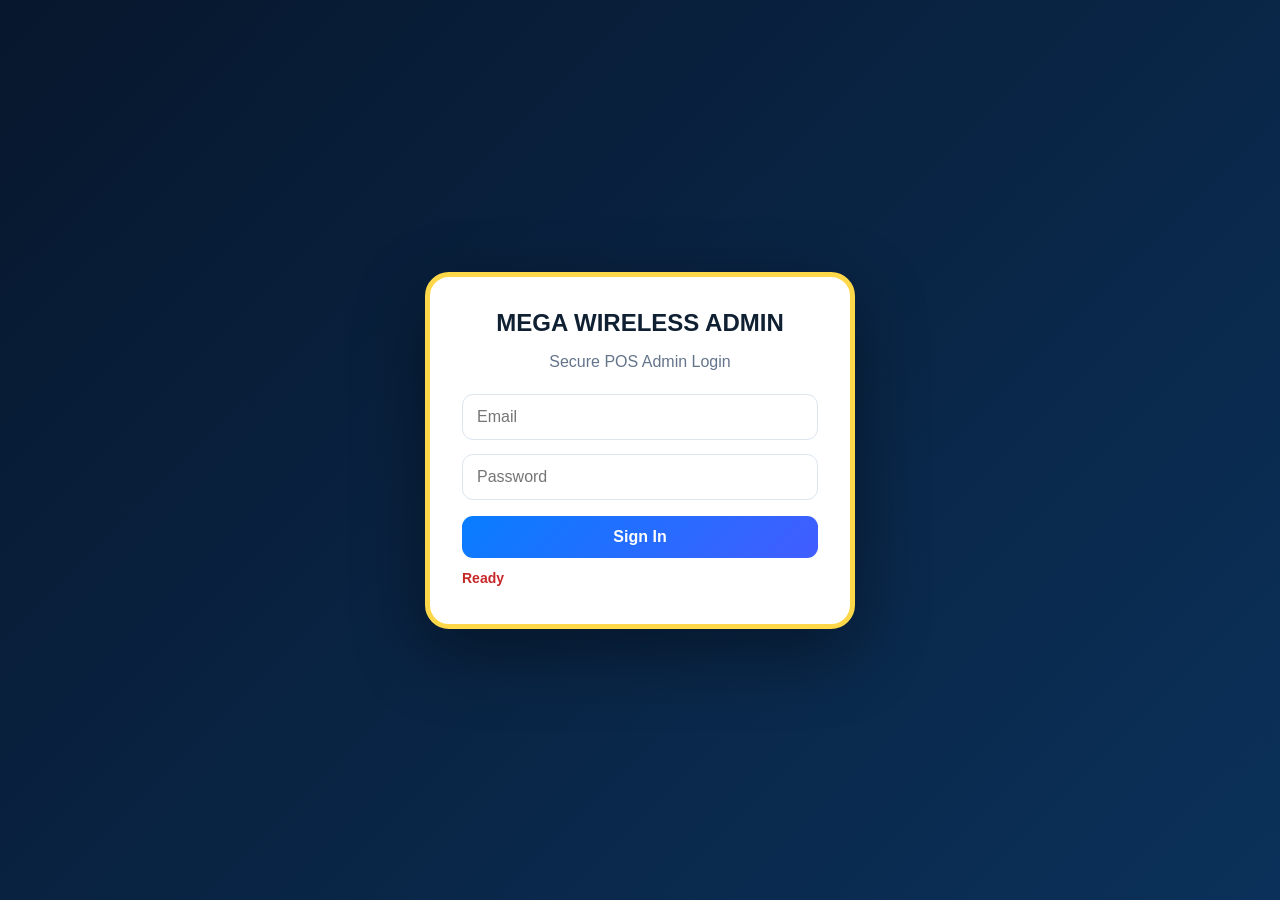
==== commit f7b98ce2: "Route admin folder to standalone POS admin" ====
--- a/admin/index.html
+++ b/admin/index.html
@@ -1,50 +1 @@
-<!doctype html>
-<html lang="en">
-<head>
-<meta charset="utf-8">
-<meta name="viewport" content="width=device-width,initial-scale=1">
-<meta name="robots" content="noindex,nofollow">
-<title>Mega Wireless Admin Login Test</title>
-<style>
-html,body{margin:0;min-height:100%}
-body{min-height:100vh;background:#07172d;font-family:Arial,sans-serif;display:flex;align-items:center;justify-content:center;padding:20px;box-sizing:border-box}
-.box{background:#fff;color:#07172d;width:420px;max-width:90vw;padding:34px;border:5px solid #ffd84a;border-radius:22px;box-shadow:0 20px 60px rgba(0,0,0,.45)}
-h1{margin:0 0 8px;text-align:center}.sub{text-align:center;color:#52647a;margin-bottom:22px}
-input{width:100%;box-sizing:border-box;padding:13px 14px;margin:7px 0;border:1px solid #cbd5e1;border-radius:10px;font-size:16px}
-button{width:100%;padding:14px;margin-top:10px;border:0;border-radius:10px;background:#087dff;color:#fff;font-size:16px;font-weight:700;cursor:pointer}
-#status{margin-top:14px;min-height:20px;font-weight:700;font-size:14px;color:#b42318}
-</style>
-</head>
-<body>
-<div class="box">
-  <h1>MEGA WIRELESS ADMIN</h1>
-  <div class="sub">Secure POS Admin Login</div>
-  <input id="email" type="email" placeholder="Email" autocomplete="email">
-  <input id="password" type="password" placeholder="Password" autocomplete="current-password">
-  <button type="button" onclick="login()">Sign In</button>
-  <div id="status">Ready</div>
-</div>
-<script>
-async function login(){
-  const status=document.getElementById('status');
-  const email=document.getElementById('email').value.trim();
-  const password=document.getElementById('password').value;
-  if(!email||!password){status.textContent='Enter email and password';return;}
-  status.textContent='Signing in...';
-  try{
-    const body=new URLSearchParams({grant_type:'password',username:email,password:password});
-    const r=await fetch('/.netlify/identity/token',{method:'POST',headers:{'Content-Type':'application/x-www-form-urlencoded'},body:body.toString()});
-    const data=await r.json().catch(()=>({}));
-    if(!r.ok) throw new Error(data.error_description||data.msg||data.error||('Login failed ('+r.status+')'));
-    sessionStorage.setItem('mw_identity_token',data.access_token||'');
-    sessionStorage.setItem('mw_identity_email',email);
-    status.style.color='#087d3f';
-    status.textContent='LOGIN OK — '+email;
-  }catch(e){
-    status.style.color='#b42318';
-    status.textContent=e.message||'Login failed';
-  }
-}
-</script>
-</body>
-</html>
+<!doctype html><html><head><meta charset="utf-8"><meta name="viewport" content="width=device-width,initial-scale=1"><meta name="robots" content="noindex,nofollow"><meta http-equiv="refresh" content="0;url=/admin.html"><title>Mega Wireless Admin</title><script>location.replace('/admin.html'+location.hash)</script></head><body style="font-family:Arial,sans-serif;background:#07172d;color:#fff;display:grid;place-items:center;min-height:100vh"><p>Opening Mega Wireless POS Admin…</p></body></html>
